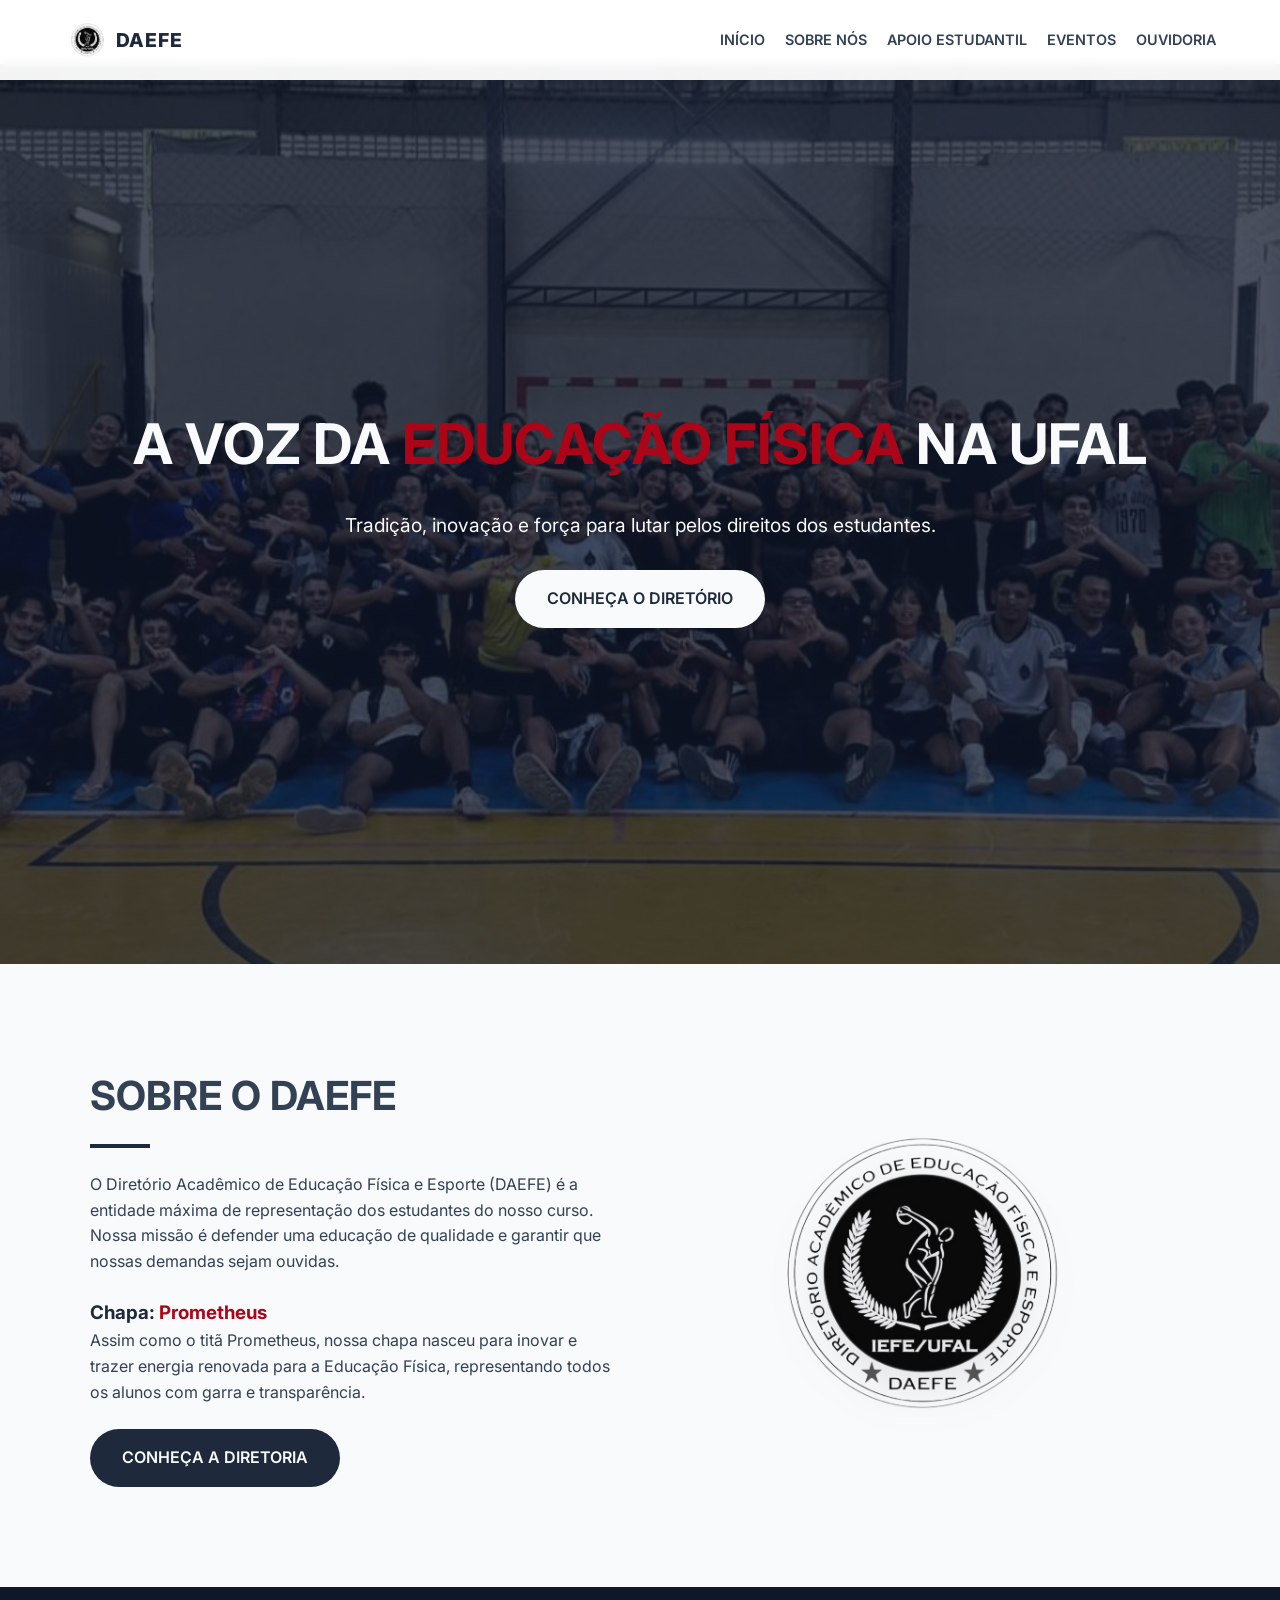
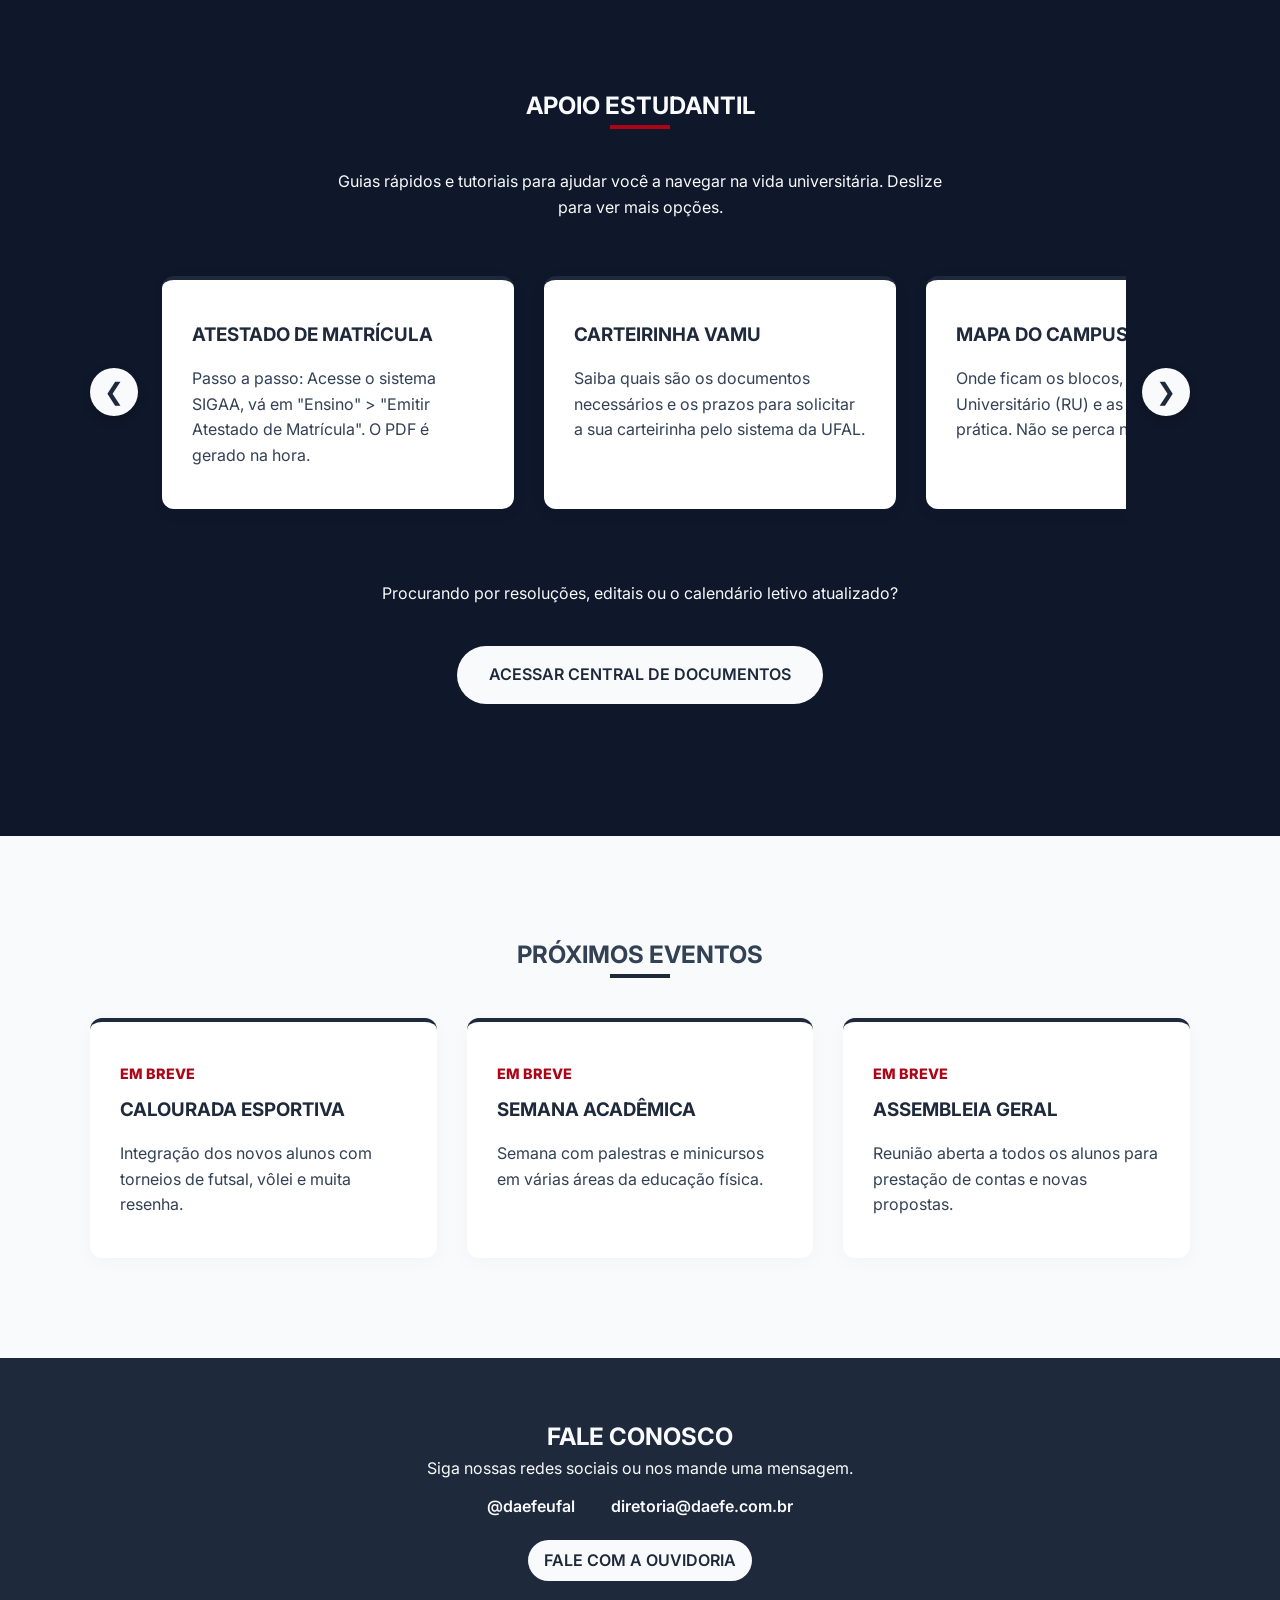
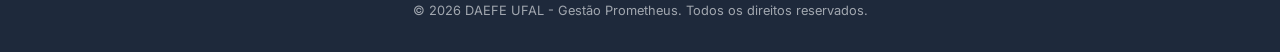
==== index.html @ e3f04bae "Publica todos os Arquivos do Site" ====
<!DOCTYPE html>
<html lang="pt-BR">

<head>
    <meta charset="UTF-8">
    <meta name="viewport" content="width=device-width, initial-scale=1.0">
    <title>DAEFE - UFAL | Diretório Acadêmico de Educação Física e Esporte</title>
    <link rel="icon" type="image/png" href="imgs/logo-daefe-favicon.PNG">
    <link href="https://fonts.googleapis.com/css2?family=Inter:wght@300;400;600;800&display=swap" rel="stylesheet">
    <link rel="stylesheet" href="css/style.css">
</head>

<body>

    <header class="navbar">
        <div class="logo-container">
            <a href="/" class="logo-link">
                <img src="imgs/logo-daefe.png" alt="Logo DAEFE" class="logo-nav">
                <span class="logo-text">DAEFE</span>
            </a>
        </div>
        <nav>
            <ul class="nav-links">
                <li><a href="/">INÍCIO</a></li>
                <li><a href="#sobre">SOBRE NÓS</a></li>
                <li><a href="#apoio">APOIO ESTUDANTIL</a></li>
                <li><a href="#eventos">EVENTOS</a></li>
                <li><a href="ouvidoria.html">OUVIDORIA</a></li>
            </ul>
        </nav>
    </header>

    <section id="home" class="hero">

        <div class="hero-slideshow">
            <img src="imgs/hero-1.jpeg" alt="Foto DAEFE 1" class="hero-slide active">
            <img src="imgs/hero-2.jpeg" alt="Foto DAEFE 2" class="hero-slide">
            <img src="imgs/hero-3.jpeg" alt="Foto DAEFE 3" class="hero-slide">
            <div class="hero-overlay"></div>
        </div>

        <div class="hero-content">
            <h1>A VOZ DA <span class="highlight-fire">EDUCAÇÃO FÍSICA</span> NA UFAL</h1>
            <p>Tradição, inovação e força para lutar pelos direitos dos estudantes.</p>
            <a href="#sobre" class="btn-secundary">CONHEÇA O DIRETÓRIO</a>
        </div>

    </section>

    <section id="sobre" class="section-light">
        <div class="container layout-grid">
            <div class="text-content">
                <h2>SOBRE O DAEFE</h2>
                <div class="divider"></div>
                <p>O Diretório Acadêmico de Educação Física e Esporte (DAEFE) é a entidade máxima de representação dos
                    estudantes do nosso curso. Nossa missão é defender uma educação de qualidade e garantir que nossas
                    demandas sejam ouvidas.</p>

                <h3 class="gestao-title">Chapa: <span class="highlight-fire">Prometheus</span></h3>
                <p class="gestao-description">Assim como o titã Prometheus, nossa chapa nasceu para inovar e trazer
                    energia renovada para a Educação Física, representando todos os alunos com garra e transparência.
                </p>

                <a href="gestao.html" class="btn-primary">CONHEÇA A DIRETORIA</a>
            </div>
            <div class="image-content">
                <img src="imgs/logo-daefe.png" alt="Selo Oficial DAEFE" class="img-destaque">
            </div>
        </div>
    </section>

    <section id="apoio" class="section-dark">
        <div class="container text-center">
            <h2>APOIO ESTUDANTIL</h2>
            <div class="divider-fire center"></div>
            <p class="section-subtitle">Guias rápidos e tutoriais para ajudar você a navegar na vida universitária.
                Deslize para ver mais opções.</p>

            <div class="carousel-wrapper">
                <button class="carousel-btn prev-btn" aria-label="Anterior">&#10094;</button>

                <div class="carousel-track" id="apoio-track">
                    <div class="card carousel-card">
                        <h3>ATESTADO DE MATRÍCULA</h3>
                        <p>Passo a passo: Acesse o sistema SIGAA, vá em "Ensino" > "Emitir Atestado de Matrícula". O PDF
                            é gerado na hora.</p>
                    </div>
                    <div class="card carousel-card">
                        <h3>CARTEIRINHA VAMU</h3>
                        <p>Saiba quais são os documentos necessários e os prazos para solicitar a sua carteirinha pelo
                            sistema da UFAL.</p>
                    </div>
                    <div class="card carousel-card">
                        <h3>MAPA DO CAMPUS</h3>
                        <p>Onde ficam os blocos, o Restaurante Universitário (RU) e as quadras de prática. Não se perca
                            no primeiro dia!</p>
                    </div>
                    <div class="card carousel-card">
                        <h3>RESTAURANTE UNIVERSITÁRIO</h3>
                        <p>Confira os horários de funcionamento do RU, como comprar fichas e onde ver o cardápio da
                            semana.</p>
                    </div>
                    <div class="card carousel-card">
                        <h3>HORAS COMPLEMENTARES</h3>
                        <p>Entenda como cadastrar certificados de cursos e palestras para contabilizar suas horas
                            obrigatórias.</p>
                    </div>
                </div>

                <button class="carousel-btn next-btn" aria-label="Próximo">&#10095;</button>
            </div>
            <div class="text-center" style="margin-top: 3.5rem; margin-bottom: 2rem;">
                <p class="section-subtitle">
                    Procurando por resoluções, editais ou o calendário letivo atualizado?
                </p>
                <a href="documentos.html" class="btn-secundary">ACESSAR CENTRAL DE DOCUMENTOS</a>
            </div>
        </div>
    </section>

    <section id="eventos" class="section-light">
        <div class="container text-center">
            <h2>PRÓXIMOS EVENTOS</h2>
            <div class="divider center"></div>

            <div class="cards-grid">
                <div class="card">
                    <div class="card-date">Em Breve</div>
                    <h3>CALOURADA ESPORTIVA</h3>
                    <p>Integração dos novos alunos com torneios de futsal, vôlei e muita resenha.</p>
                </div>
                <div class="card">
                    <div class="card-date">Em Breve</div>
                    <h3>SEMANA ACADÊMICA</h3>
                    <p>Semana com palestras e minicursos em várias áreas da educação física.</p>
                </div>
                <div class="card">
                    <div class="card-date">Em Breve</div>
                    <h3>ASSEMBLEIA GERAL</h3>
                    <p>Reunião aberta a todos os alunos para prestação de contas e novas propostas.</p>
                </div>
            </div>
        </div>
    </section>

    <footer id="contato" class="footer">
        <div class="container">
            <h2>FALE CONOSCO</h2>
            <p>Siga nossas redes sociais ou nos mande uma mensagem.</p>

            <div class="social-links">
                <a href="https://www.instagram.com/daefeufal/" target="_blank" rel="noopener noreferrer">@daefeufal</a>

                <a href="https://mail.google.com/mail/u/0/#inbox?compose=CllgCJZWzBXGhCjphTCGBrTHPCSdtFwJxRdKlzvKblJzBDpRlVbkSPrkkkRvTRSzFqqVVFmfknq"
                    target="_blank" rel="noopener noreferrer">diretoria@daefe.com.br</a>

            </div>

            <div>
                <a href="ouvidoria.html" class="btn-ouvidoria">FALE COM A OUVIDORIA</a>
            </div>


            <p class="copyright">&copy; 2026 DAEFE UFAL - Gestão Prometheus. Todos os direitos reservados.</p>
        </div>
    </footer>

    <script>
        document.addEventListener("DOMContentLoaded", function () {

            const slides = document.querySelectorAll('.hero-slide');
            let currentSlide = 0;

            if (slides.length > 0) {
                // A cada 3000 milissegundos (3 segundos), troca a foto
                setInterval(() => {
                    slides[currentSlide].classList.remove('active');
                    currentSlide = (currentSlide + 1) % slides.length;
                    slides[currentSlide].classList.add('active');
                }, 3000);
            }

            const track = document.getElementById('apoio-track');
            const prevBtn = document.querySelector('.prev-btn');
            const nextBtn = document.querySelector('.next-btn');
            const wrapper = document.querySelector('.carousel-wrapper');

            if (track && prevBtn && nextBtn && wrapper) {
                const scrollAmount = 330;

                const passarProximo = () => {
                    if (track.scrollLeft + track.clientWidth >= track.scrollWidth - 10) {
                        track.scrollTo({ left: 0, behavior: 'smooth' });
                    } else {
                        track.scrollBy({ left: scrollAmount, behavior: 'smooth' });
                    }
                };

                nextBtn.addEventListener('click', passarProximo);

                prevBtn.addEventListener('click', () => {
                    if (track.scrollLeft <= 10) {
                        track.scrollTo({ left: track.scrollWidth, behavior: 'smooth' });
                    } else {
                        track.scrollBy({ left: -scrollAmount, behavior: 'smooth' });
                    }
                });

                const isMobile = window.matchMedia("(max-width: 768px)").matches;

                if (isMobile) {
                    let autoPlayTimer;
                    const tempoDeEspera = 3000;

                    const ligarAutoPlay = () => {
                        autoPlayTimer = setInterval(passarProximo, tempoDeEspera);
                    };

                    const pausarAutoPlay = () => {
                        clearInterval(autoPlayTimer);
                    };

                    ligarAutoPlay();

                    wrapper.addEventListener('touchstart', pausarAutoPlay, { passive: true });
                    wrapper.addEventListener('touchend', ligarAutoPlay, { passive: true });
                }
            }
        });
    </script>

</body>

</html>
---- css/style.css ----
/* ==========================================================================
   ÍNDICE DO CSS
   1. Variáveis e Reset (Configurações Gerais)
   2. Classes Utilitárias (Botões, containers, divisores, margens)
   3. Cabeçalho (Navbar)
   4. PÁGINA INICIAL (index.html)
      4.1. Seção Início (Hero)
      4.2. Seção Sobre Nós
      4.3. Seção Apoio Estudantil (Carrossel)
      4.4. Seção Eventos (Cards)
   5. PÁGINA DA GESTÃO (gestao.html)
   6. Rodapé (Footer)
   7. Responsividade (Celulares e Tablets)
   ========================================================================== */

/* ==========================================================================
   1. VARIÁVEIS E RESET
   ========================================================================== */
* {
    margin: 0;
    padding: 0;
    box-sizing: border-box;
    scroll-behavior: smooth;
}

:root {
    --bg-light: #F8FAFC;
    --bg-dark: #0F172A;
    --text-main: #334155;
    --text-light: #F8FAFC;
    --accent-blue: #1E293B;

    /* Cores da Paleta da Gestão Prometheus */
    --accent-fire: #ac0517;
    /* Morangão (Usado no tema geral) */
    --chapa-orange: #f46524;
    /* Laranja Madura */
    --chapa-dark: #2d5738;
    /* Verde Mato */
    --chapa-light: #a5d360;
    /* Amarelo Esverdeado */
}

body {
    font-family: 'Inter', sans-serif;
    color: var(--text-main);
    background-color: var(--bg-light);
    line-height: 1.6;
}

/* ==========================================================================
   2. CLASSES UTILITÁRIAS GLOBAIS (Reaproveitadas em várias páginas)
   ========================================================================== */
.container {
    max-width: 68.75rem;
    margin: 0 auto;
}

.section-light,
.section-dark {
    padding: 6.25rem 5%;
}

.section-dark {
    background-color: var(--bg-dark);
    color: var(--text-light);
}

.layout-grid {
    display: grid;
    grid-template-columns: 1fr 1fr;
    gap: 3rem;
    align-items: center;
}

.text-content h2 {
    font-size: clamp(1.8rem, 4vw, 2.5rem);
    margin-bottom: 1rem;
}

.text-center {
    text-align: center;
}

.text-light {
    color: var(--text-light) !important;
}

.img-destaque {
    width: 100%;
    max-width: 25rem;
    display: block;
    margin: 0 auto;
    filter: drop-shadow(0 0.625rem 1rem rgba(0, 0, 0, 0.1));
}

/* --- Botões --- */
.btn-primary {
    display: inline-block;
    padding: 1rem 2rem;
    background-color: var(--accent-blue);
    color: var(--text-light);
    text-decoration: none;
    font-weight: 600;
    border-radius: 2rem;
    transition: background 0.3s, transform 0.2s;
}

.btn-primary:hover {
    background-color: var(--accent-fire);
    transform: translateY(-0.2rem);
}

.btn-secundary {
    display: inline-block;
    padding: 1rem 2rem;
    background-color: var(--bg-light);
    color: var(--accent-blue);
    text-decoration: none;
    font-weight: 600;
    border-radius: 2rem;
    transition: background 0.3s, transform 0.2s;
}

.btn-secundary:hover {
    background-color: var(--accent-fire);
    transform: translateY(-0.2rem);
    color: var(--bg-light);
}

.btn-ouvidoria {
    display: inline-block;
    padding: 0.5rem 1rem;
    background-color: var(--bg-light);
    color: var(--accent-blue);
    text-decoration: none;
    font-weight: 600;
    border-radius: 2rem;
    transition: background 0.3s, transform 0.2s;
    margin-bottom: 1.25rem;
}

.btn-ouvidoria:hover {
    background-color: var(--accent-fire);
    transform: translateY(-0.2rem);
    color: var(--bg-light);
}

/* --- Divisores --- */
.divider {
    height: 0.25rem;
    width: 3.75rem;
    background-color: var(--accent-blue);
    margin-bottom: 1.5rem;
}

.divider.center,
.divider-fire.center,
.divider-white.center {
    margin: 0 auto 2.5rem auto;
}

.divider-fire {
    height: 0.25rem;
    width: 3.75rem;
    background-color: var(--accent-fire);
    margin-bottom: 1.5rem;
}

.divider-white {
    height: 0.25rem;
    width: 3.75rem;
    background-color: var(--text-light);
    margin-bottom: 1.5rem;
}

.highlight-fire {
    color: var(--accent-fire);
}

/* --- Espaçamentos Extras (Margens e Paddings) --- */
.section-py-sm {
    padding-top: 2rem;
    padding-bottom: 2rem;
}

.section-py-md {
    padding-top: 4rem;
    padding-bottom: 4rem;
}

.mb-large {
    margin-bottom: 4rem;
}

.mt-0 {
    margin-top: 0;
}

/* ==========================================================================
   3. CABEÇALHO (Navbar)
   ========================================================================== */
.navbar {
    display: flex;
    justify-content: space-between;
    align-items: center;
    padding: 1rem 5%;
    background-color: rgba(255, 255, 255, 0.95);
    backdrop-filter: blur(5px);
    position: fixed;
    width: 100%;
    top: 0;
    z-index: 1000;
    box-shadow: 0 0.125rem 0.625rem rgba(0, 0, 0, 0.05);
}

.logo-container {
    display: flex;
    align-items: center;
    gap: 0.2rem;
}

.logo-link {
    display: flex;
    align-items: center;
    gap: 0.2rem;
    text-decoration: none;
}

.logo-nav {
    height: 3.0rem;
    width: auto;
}

.logo-text {
    font-weight: 800;
    font-size: 1.2rem;
    color: var(--accent-blue);
    letter-spacing: 0.05rem;
}

.nav-links {
    list-style: none;
    display: flex;
    gap: 1.25rem;
}

.nav-links a {
    text-decoration: none;
    color: var(--text-main);
    font-weight: 600;
    font-size: 0.9rem;
    transition: color 0.3s;
}

.nav-links a:hover {
    color: var(--accent-fire);
}



/* ==========================================================================
   4. PÁGINA INICIAL (index.html)
   ========================================================================== */

/* --- 4.1. Seção Início (Hero) --- */

.hero {
    height: 100vh;
    display: flex;
    align-items: center;
    justify-content: center;
    text-align: center;
    padding: 0 1.25rem;
    margin-top: 4rem;
    position: relative;
    overflow: hidden;
    /* Não deixa a foto vazar do bloco */
}

/* Container que segura as fotos no fundo */
.hero-slideshow {
    position: absolute;
    top: 0;
    left: 0;
    width: 100%;
    height: 100%;
    z-index: 1;
}

/* Estilo de cada foto (elas preenchem a tela e começam invisíveis) */
.hero-slide {
    position: absolute;
    top: 0;
    left: 0;
    width: 100%;
    height: 100%;
    object-fit: cover;
    opacity: 0;
    transition: opacity 1.5s ease-in-out;
    /* Efeito suave de transição */
}

/* A foto que estiver com a classe 'active' aparece */
.hero-slide.active {
    opacity: 1;
}

/* Película escura por cima das fotos para o texto não sumir */
.hero-overlay {
    position: absolute;
    top: 0;
    left: 0;
    width: 100%;
    height: 100%;
    background: rgba(15, 23, 42, 0.75);
    /* Cor escura semi-transparente */
    z-index: 2;
}

/* Traz o texto para a frente de tudo */
.hero-content {
    position: relative;
    z-index: 3;
}

.hero-content h1 {
    font-size: clamp(2rem, 5vw, 3.5rem);
    color: var(--text-light);
    /* Agora o título principal é claro */
    margin-bottom: 1.25rem;
}

/* O vermelho do título continua aqui */
.hero-content h1 span {
    color: var(--accent-fire);
}

.hero-content p {
    font-size: 1.2rem;
    color: var(--text-light);
    /* O subtítulo agora é claro */
    max-width: 37.5rem;
    margin: 0 auto 1.875rem auto;
}

/* --- 4.2. Seção Sobre Nós --- */
.gestao-title {
    margin-top: 1.5rem;
    color: var(--accent-blue);
}

.gestao-description {
    margin-bottom: 1.5rem;
}

/* --- 4.3. Seção Apoio Estudantil (Carrossel) --- */
.section-subtitle {
    margin-bottom: 2.5rem;
    max-width: 40rem;
    margin-left: auto;
    margin-right: auto;
}

.carousel-wrapper {
    display: flex;
    align-items: center;
    position: relative;
    gap: 1rem;
    max-width: 100%;
    margin: 0 auto;
}

.carousel-track {
    display: flex;
    gap: 1.875rem;
    overflow-x: auto;
    scroll-snap-type: x mandatory;
    scroll-behavior: smooth;
    padding: 1rem 0.5rem;
    scrollbar-width: none;
    -ms-overflow-style: none;
}

.carousel-track::-webkit-scrollbar {
    display: none;
}

.carousel-card {
    min-width: 18.75rem;
    max-width: 22rem;
    flex: 0 0 auto;
    scroll-snap-align: center;
    color: var(--text-main);
}

.carousel-card h3 {
    color: var(--accent-fire);
}

.carousel-btn {
    background-color: var(--text-light);
    color: var(--accent-blue);
    border: none;
    border-radius: 50%;
    width: 3rem;
    height: 3rem;
    font-size: 1.5rem;
    cursor: pointer;
    display: flex;
    align-items: center;
    justify-content: center;
    transition: background 0.3s, transform 0.2s, color 0.3s;
    flex-shrink: 0;
    z-index: 2;
    box-shadow: 0 0.25rem 0.625rem rgba(0, 0, 0, 0.2);
}

.carousel-btn:hover {
    background-color: var(--accent-fire);
    color: var(--text-light);
    transform: scale(1.1);
}

/* --- 4.4. Seção Eventos (Cards) --- */
.cards-grid {
    display: grid;
    grid-template-columns: repeat(auto-fit, minmax(18.75rem, 1fr));
    gap: 1.875rem;
}

.card {
    background: #fff;
    color: var(--text-main);
    padding: 2.5rem 1.875rem;
    border-radius: 0.75rem;
    box-shadow: 0 0.25rem 1.25rem rgba(0, 0, 0, 0.03);
    transition: transform 0.3s;
    text-align: left;
    border-top: 0.25rem solid var(--accent-blue);
}

.card:hover {
    transform: translateY(-0.3rem);
    border-top-color: var(--accent-fire);
}

.card-date {
    font-weight: 800;
    color: var(--accent-fire);
    font-size: 0.9rem;
    text-transform: uppercase;
    margin-bottom: 0.625rem;
}

.card h3 {
    margin-bottom: 1rem;
    color: var(--accent-blue);
}

/* ==========================================================================
   5. PÁGINA DA GESTÃO (gestao.html)
   ========================================================================== */
.hero-gestao {
    height: auto;
    padding: 8rem 1.25rem 4rem 1.25rem;
}

/* --- Correção da cor do título e do texto na página Gestão --- */
.hero-gestao h1 {
    color: var(--accent-blue);
    /* Deixa o título azul escuro */
}

.hero-gestao p {
    color: var(--text-main);
    /* Deixa o parágrafo cinza escuro (padrão de leitura) */
}

.dept-title {
    font-size: 2rem;
    color: var(--accent-blue);
    margin-bottom: 0.5rem;
}

.profile-card {
    text-align: center;
    display: flex;
    flex-direction: column;
    align-items: center;
}

.profile-img {
    width: 7.5rem;
    height: 7.5rem;
    border-radius: 50%;
    object-fit: cover;
    margin-bottom: 1rem;
    border: 0.25rem solid var(--bg-light);
    box-shadow: 0 0.25rem 0.625rem rgba(0, 0, 0, 0.1);
}

.role-badge {
    display: inline-block;
    padding: 0.25rem 1rem;
    border-radius: 1rem;
    font-size: 0.8rem;
    font-weight: 800;
    text-transform: uppercase;
    margin-bottom: 1rem;
}

/* Cores das etiquetas por departamento */
.badge-red {
    background-color: var(--accent-fire);
    color: var(--text-light);
}

.badge-orange {
    background-color: var(--chapa-orange);
    color: var(--text-light);
}

.badge-dark {
    background-color: var(--chapa-dark);
    color: var(--text-light);
}

.badge-light {
    background-color: var(--chapa-light);
    color: var(--text-main);
}

.course-info {
    font-size: 0.85rem;
    color: #64748B;
    margin-bottom: 1rem;
    padding-bottom: 1rem;
    border-bottom: 1px solid #E2E8F0;
    width: 100%;
}

.role-desc {
    font-size: 0.95rem;
}

.team-list {
    list-style: none;
    margin-top: 1.25rem;
}

.team-list li {
    margin-bottom: 0.625rem;
    padding-bottom: 0.625rem;
    border-bottom: 1px solid rgba(255, 255, 255, 0.1);
}

/* --- Bloco de Propostas --- */
.proposals-container {
    margin-top: 2.5rem;
    margin-left: auto;
    margin-right: auto;
    padding: 2rem;
    border-radius: 0.75rem;
    text-align: left;
    max-width: 50rem;
    /* Adicionando a transição suave para as animações */
    transition: transform 0.3s, box-shadow 0.3s, border-color 0.3s;
}

/* Animação: Faz o box flutuar e aumenta a sombra ao passar o mouse */
.proposals-container:hover {
    transform: translateY(-0.3rem);
    box-shadow: 0 0.5rem 1.5rem rgba(0, 0, 0, 0.08);
}

/* Variante para Seção Clara */
.section-light .proposals-container {
    background-color: #ffffff;
    border-left: 5px solid var(--accent-blue);
    box-shadow: 0 0.25rem 1.25rem rgba(0, 0, 0, 0.05);
}

/* Animação: Muda a borda azul para vermelha no hover (Seção Clara) */
.section-light .proposals-container:hover {
    border-left-color: var(--accent-fire);
}

/* Variante para Seção Escura */
.section-dark .proposals-container {
    background-color: rgba(255, 255, 255, 0.05);
    border-left: 5px solid var(--accent-fire);
}

.proposals-title {
    font-size: 1.1rem;
    font-weight: 800;
    text-transform: uppercase;
    margin-bottom: 1rem;
    letter-spacing: 0.05rem;
}

.section-light .proposals-title {
    color: var(--accent-blue);
}

.section-dark .proposals-title {
    color: var(--accent-fire);
}

.proposals-list {
    font-size: 0.95rem;
}

/* Estilo para a logo da chapa na página Gestão */
.logo-hero {
    width: 100%;
    max-width: 180px;
    /* Tamanho ideal para não esconder o texto */
    height: auto;
    margin-bottom: 1.5rem;
    /* Espaço entre a logo e o título "GESTÃO PROMETHEUS" */
    filter: drop-shadow(0 0.5rem 1rem rgba(0, 0, 0, 0.15));
    /* Sombra suave para dar profundidade */
    display: block;
    margin-left: auto;
    margin-right: auto;
}

/* Ajuste para telas pequenas (celular) */
@media (max-width: 48em) {
    .logo-hero {
        max-width: 140px;
        /* Diminui um pouco a logo no celular */
        margin-bottom: 1rem;
    }
}

/* ==========================================================================
   6. RODAPÉ (Footer)
   ========================================================================== */
.footer {
    background-color: var(--accent-blue);
    color: var(--text-light);
    text-align: center;
    padding: 3.75rem 5% 1.875rem 5%;
}

.social-links {
    margin: 0.75rem 0 1.25rem 0;
}

.social-links a {
    color: var(--text-light);
    text-decoration: none;
    margin: 0 1rem;
    font-weight: 600;
    border-bottom: 2px solid transparent;
    transition: border-color 0.3s;
}

.social-links a:hover {
    border-color: var(--accent-fire);
}

.copyright {
    font-size: 0.8rem;
    opacity: 0.6;
}

/* --- Novas Classes Utilitárias --- */
.pt-large {
    padding-top: 8rem;
    padding-bottom: 4rem;
}

.text-constrained {
    max-width: 37.5rem;
    /* Equivalente a 600px */
    margin: 0 auto;
}

.mb-medium {
    margin-bottom: 1.5rem;
}

.iframe-responsive {
    max-width: 40rem;
    /* Equivalente a 640px */
    width: 100%;
}

/* ==========================================================================
   7. RESPONSIVIDADE (Celulares e Tablets)
   ========================================================================== */
@media (max-width: 48em) {
    .carousel-btn {
        display: none;
    }

    .carousel-card {
        scroll-snap-align: start;
    }

    .layout-grid {
        grid-template-columns: 1fr;
        text-align: center;
    }

    .layout-grid.reverse .image-content {
        order: -1;
    }

    .divider,
    .divider-fire {
        margin: 0 auto 1.5rem auto;
    }

    .nav-links {
        display: none;
    }
}
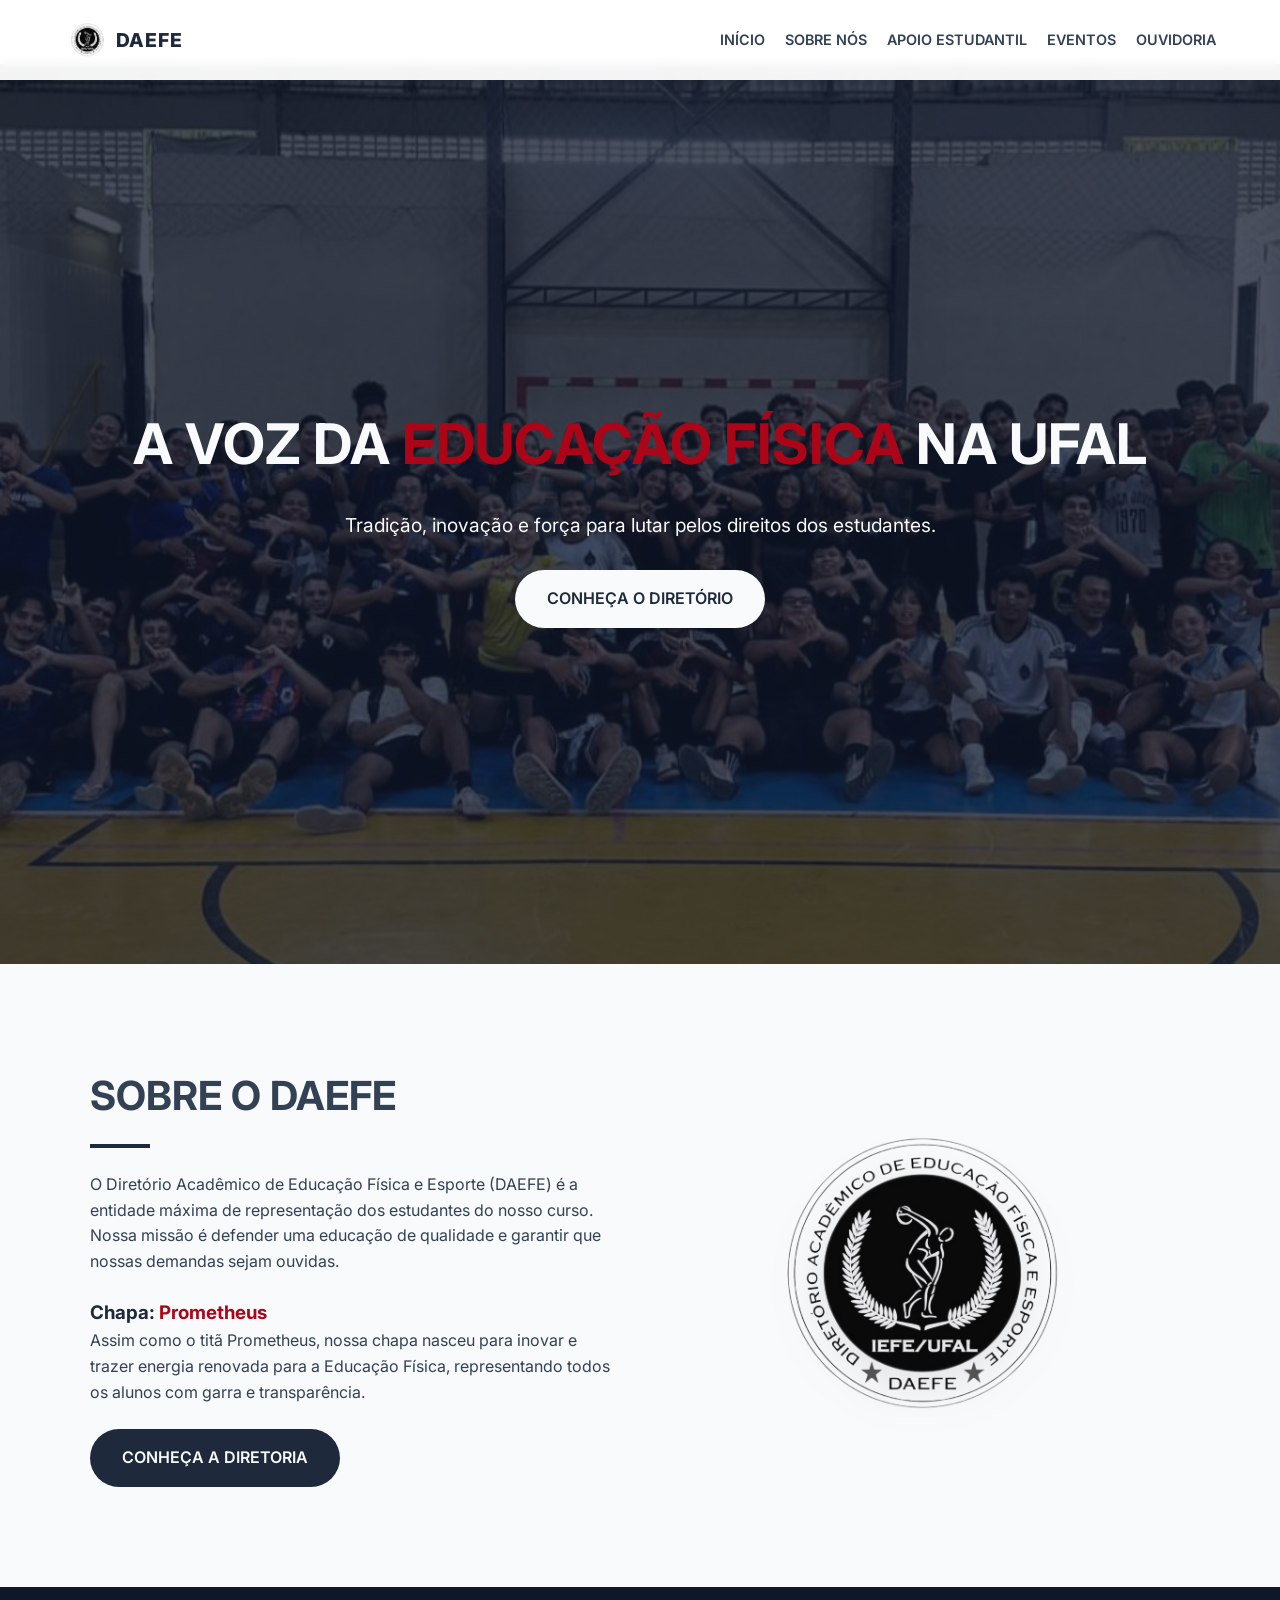
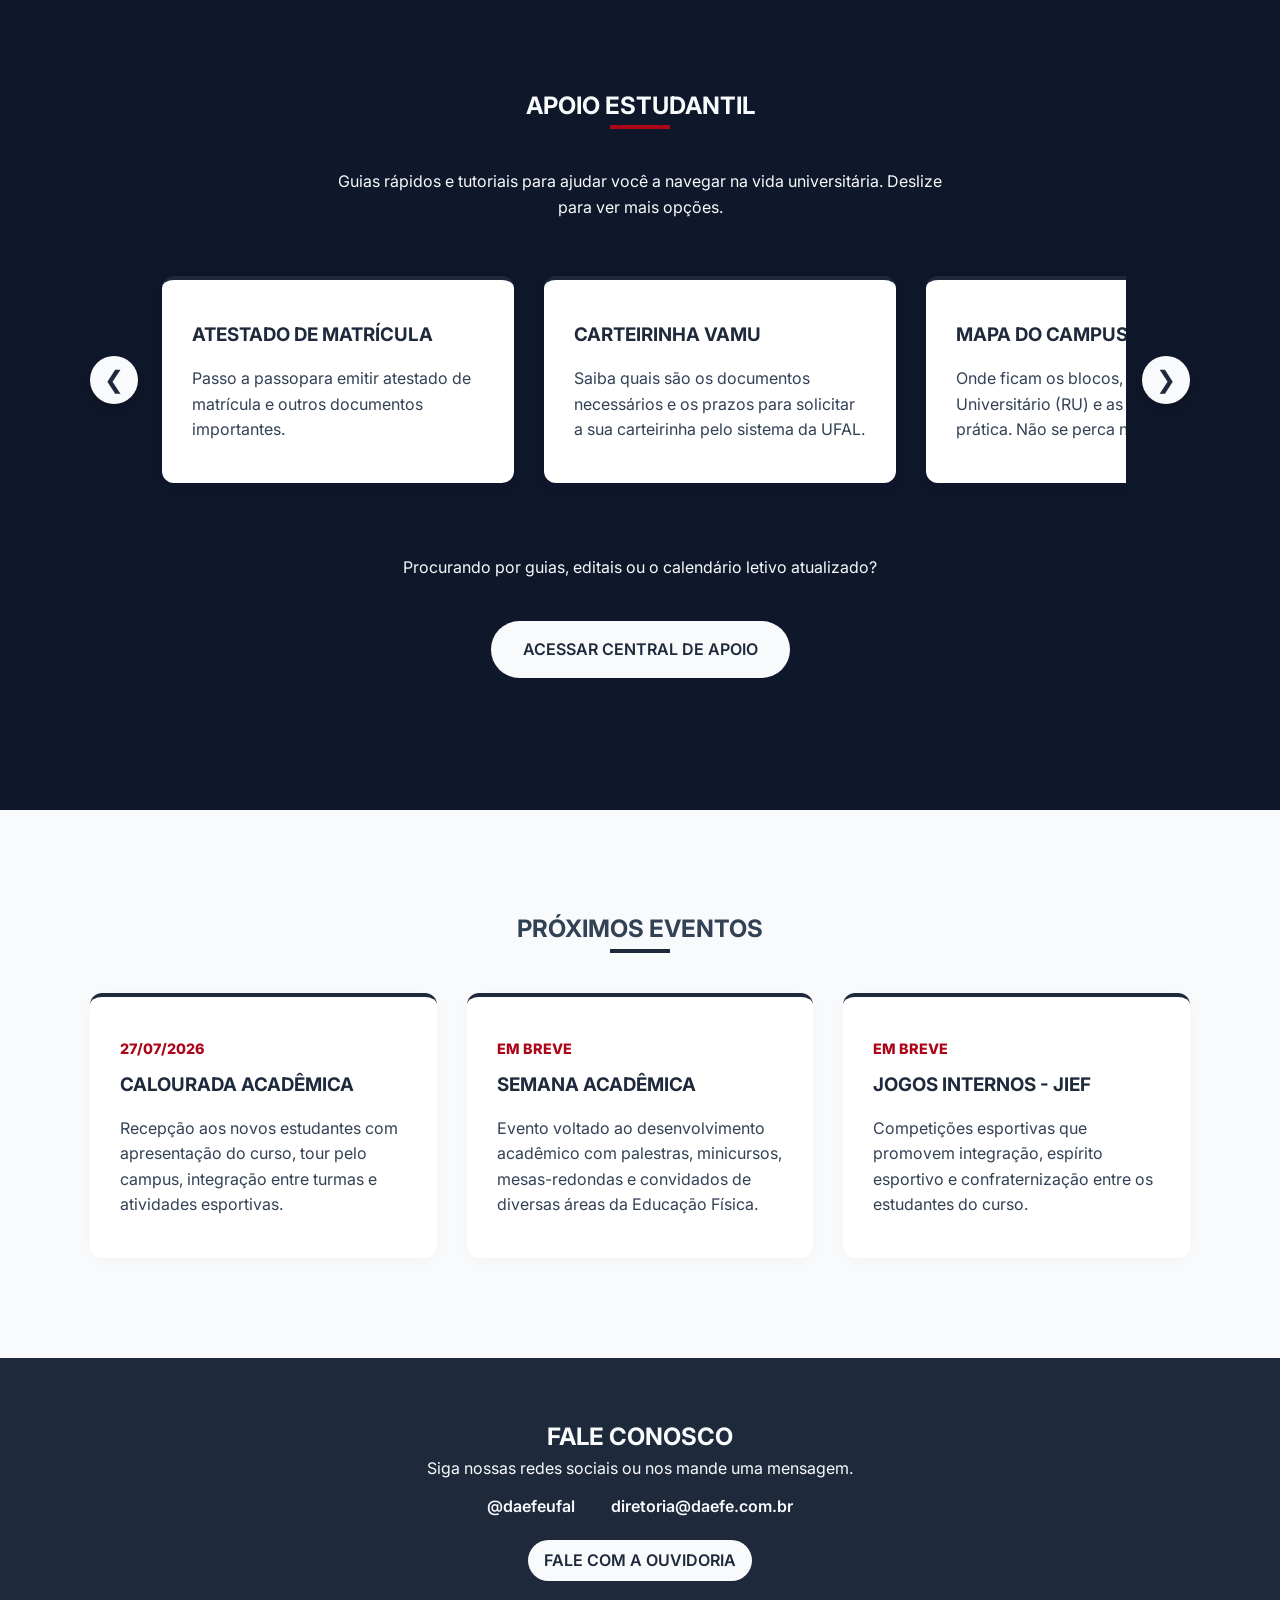
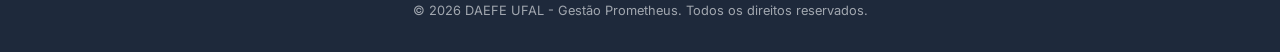
==== commit 9a937ea3: "refactor: reorganiza estrutura de pastas e remove CSS/JS inline - Move imagens de imgs/ para assets/" ====
--- a/index.html
+++ b/index.html
@@ -5,9 +5,9 @@
     <meta charset="UTF-8">
     <meta name="viewport" content="width=device-width, initial-scale=1.0">
     <title>DAEFE - UFAL | Diretório Acadêmico de Educação Física e Esporte</title>
-    <link rel="icon" type="image/png" href="imgs/logo-daefe-favicon.PNG">
+    <link rel="icon" type="image/png" href="assets/img/logos/logo-daefe-favicon.png">
     <link href="https://fonts.googleapis.com/css2?family=Inter:wght@300;400;600;800&display=swap" rel="stylesheet">
-    <link rel="stylesheet" href="css/style.css">
+    <link rel="stylesheet" href="assets/css/style.css">
 </head>
 
 <body>
@@ -15,7 +15,7 @@
     <header class="navbar">
         <div class="logo-container">
             <a href="/" class="logo-link">
-                <img src="imgs/logo-daefe.png" alt="Logo DAEFE" class="logo-nav">
+                <img src="assets/img/logos/logo-daefe.png" alt="Logo DAEFE" class="logo-nav">
                 <span class="logo-text">DAEFE</span>
             </a>
         </div>
@@ -33,9 +33,9 @@
     <section id="home" class="hero">
 
         <div class="hero-slideshow">
-            <img src="imgs/hero-1.jpeg" alt="Foto DAEFE 1" class="hero-slide active">
-            <img src="imgs/hero-2.jpeg" alt="Foto DAEFE 2" class="hero-slide">
-            <img src="imgs/hero-3.jpeg" alt="Foto DAEFE 3" class="hero-slide">
+            <img src="assets/img/hero/hero-1.jpeg" alt="Foto DAEFE 1" class="hero-slide active">
+            <img src="assets/img/hero/hero-2.jpeg" alt="Foto DAEFE 2" class="hero-slide">
+            <img src="assets/img/hero/hero-3.jpeg" alt="Foto DAEFE 3" class="hero-slide">
             <div class="hero-overlay"></div>
         </div>
 
@@ -64,7 +64,7 @@
                 <a href="gestao.html" class="btn-primary">CONHEÇA A DIRETORIA</a>
             </div>
             <div class="image-content">
-                <img src="imgs/logo-daefe.png" alt="Selo Oficial DAEFE" class="img-destaque">
+                <img src="assets/img/logos/logo-daefe.png" alt="Selo Oficial DAEFE" class="img-destaque">
             </div>
         </div>
     </section>
@@ -82,8 +82,7 @@
                 <div class="carousel-track" id="apoio-track">
                     <div class="card carousel-card">
                         <h3>ATESTADO DE MATRÍCULA</h3>
-                        <p>Passo a passo: Acesse o sistema SIGAA, vá em "Ensino" > "Emitir Atestado de Matrícula". O PDF
-                            é gerado na hora.</p>
+                        <p>Passo a passopara emitir atestado de matrícula e outros documentos importantes.</p>
                     </div>
                     <div class="card carousel-card">
                         <h3>CARTEIRINHA VAMU</h3>
@@ -109,11 +108,11 @@
 
                 <button class="carousel-btn next-btn" aria-label="Próximo">&#10095;</button>
             </div>
-            <div class="text-center" style="margin-top: 3.5rem; margin-bottom: 2rem;">
+            <div class="text-center mt-xlarge-mb-medium">
                 <p class="section-subtitle">
-                    Procurando por resoluções, editais ou o calendário letivo atualizado?
+                    Procurando por guias, editais ou o calendário letivo atualizado?
                 </p>
-                <a href="documentos.html" class="btn-secundary">ACESSAR CENTRAL DE DOCUMENTOS</a>
+                <a href="guias.html" class="btn-secundary">ACESSAR CENTRAL DE APOIO</a>
             </div>
         </div>
     </section>
@@ -125,19 +124,22 @@
 
             <div class="cards-grid">
                 <div class="card">
-                    <div class="card-date">Em Breve</div>
-                    <h3>CALOURADA ESPORTIVA</h3>
-                    <p>Integração dos novos alunos com torneios de futsal, vôlei e muita resenha.</p>
+                    <div class="card-date">27/07/2026</div>
+                    <h3>CALOURADA ACADÊMICA</h3>
+                    <p>Recepção aos novos estudantes com apresentação do curso, tour pelo campus, integração entre
+                        turmas e atividades esportivas.</p>
                 </div>
                 <div class="card">
                     <div class="card-date">Em Breve</div>
                     <h3>SEMANA ACADÊMICA</h3>
-                    <p>Semana com palestras e minicursos em várias áreas da educação física.</p>
+                    <p>Evento voltado ao desenvolvimento acadêmico com palestras, minicursos, mesas-redondas e
+                        convidados de diversas áreas da Educação Física.</p>
                 </div>
                 <div class="card">
                     <div class="card-date">Em Breve</div>
-                    <h3>ASSEMBLEIA GERAL</h3>
-                    <p>Reunião aberta a todos os alunos para prestação de contas e novas propostas.</p>
+                    <h3>JOGOS INTERNOS - JIEF</h3>
+                    <p>Competições esportivas que promovem integração, espírito esportivo e confraternização entre os
+                        estudantes do curso.</p>
                 </div>
             </div>
         </div>
@@ -165,69 +167,7 @@
         </div>
     </footer>
 
-    <script>
-        document.addEventListener("DOMContentLoaded", function () {
-
-            const slides = document.querySelectorAll('.hero-slide');
-            let currentSlide = 0;
-
-            if (slides.length > 0) {
-                // A cada 3000 milissegundos (3 segundos), troca a foto
-                setInterval(() => {
-                    slides[currentSlide].classList.remove('active');
-                    currentSlide = (currentSlide + 1) % slides.length;
-                    slides[currentSlide].classList.add('active');
-                }, 3000);
-            }
-
-            const track = document.getElementById('apoio-track');
-            const prevBtn = document.querySelector('.prev-btn');
-            const nextBtn = document.querySelector('.next-btn');
-            const wrapper = document.querySelector('.carousel-wrapper');
-
-            if (track && prevBtn && nextBtn && wrapper) {
-                const scrollAmount = 330;
-
-                const passarProximo = () => {
-                    if (track.scrollLeft + track.clientWidth >= track.scrollWidth - 10) {
-                        track.scrollTo({ left: 0, behavior: 'smooth' });
-                    } else {
-                        track.scrollBy({ left: scrollAmount, behavior: 'smooth' });
-                    }
-                };
-
-                nextBtn.addEventListener('click', passarProximo);
-
-                prevBtn.addEventListener('click', () => {
-                    if (track.scrollLeft <= 10) {
-                        track.scrollTo({ left: track.scrollWidth, behavior: 'smooth' });
-                    } else {
-                        track.scrollBy({ left: -scrollAmount, behavior: 'smooth' });
-                    }
-                });
-
-                const isMobile = window.matchMedia("(max-width: 768px)").matches;
-
-                if (isMobile) {
-                    let autoPlayTimer;
-                    const tempoDeEspera = 3000;
-
-                    const ligarAutoPlay = () => {
-                        autoPlayTimer = setInterval(passarProximo, tempoDeEspera);
-                    };
-
-                    const pausarAutoPlay = () => {
-                        clearInterval(autoPlayTimer);
-                    };
-
-                    ligarAutoPlay();
-
-                    wrapper.addEventListener('touchstart', pausarAutoPlay, { passive: true });
-                    wrapper.addEventListener('touchend', ligarAutoPlay, { passive: true });
-                }
-            }
-        });
-    </script>
+    <script src="assets/js/main.js"></script>
 
 </body>
 
--- a/assets/css/style.css
+++ b/assets/css/style.css
@@ -0,0 +1,736 @@
+/* ==========================================================================
+   ÍNDICE DO CSS
+   1. Variáveis e Reset (Configurações Gerais)
+   2. Classes Utilitárias (Botões, containers, divisores, margens)
+   3. Cabeçalho (Navbar)
+   4. PÁGINA INICIAL (index.html)
+      4.1. Seção Início (Hero)
+      4.2. Seção Sobre Nós
+      4.3. Seção Apoio Estudantil (Carrossel)
+      4.4. Seção Eventos (Cards)
+   5. PÁGINA DA GESTÃO (gestao.html)
+   6. Rodapé (Footer)
+   7. Responsividade (Celulares e Tablets)
+   ========================================================================== */
+
+/* ==========================================================================
+   1. VARIÁVEIS E RESET
+   ========================================================================== */
+* {
+    margin: 0;
+    padding: 0;
+    box-sizing: border-box;
+    scroll-behavior: smooth;
+}
+
+:root {
+    --bg-light: #F8FAFC;
+    --bg-dark: #0F172A;
+    --text-main: #334155;
+    --text-light: #F8FAFC;
+    --accent-blue: #1E293B;
+
+    /* Cores da Paleta da Gestão Prometheus */
+    --accent-fire: #ac0517;
+    /* Morangão (Usado no tema geral) */
+    --chapa-orange: #f46524;
+    /* Laranja Madura */
+    --chapa-dark: #2d5738;
+    /* Verde Mato */
+    --chapa-light: #a5d360;
+    /* Amarelo Esverdeado */
+}
+
+body {
+    font-family: 'Inter', sans-serif;
+    color: var(--text-main);
+    background-color: var(--bg-light);
+    line-height: 1.6;
+}
+
+/* ==========================================================================
+   2. CLASSES UTILITÁRIAS GLOBAIS (Reaproveitadas em várias páginas)
+   ========================================================================== */
+.container {
+    max-width: 68.75rem;
+    margin: 0 auto;
+}
+
+.section-light,
+.section-dark {
+    padding: 6.25rem 5%;
+}
+
+.section-dark {
+    background-color: var(--bg-dark);
+    color: var(--text-light);
+}
+
+.layout-grid {
+    display: grid;
+    grid-template-columns: 1fr 1fr;
+    gap: 3rem;
+    align-items: center;
+}
+
+.text-content h2 {
+    font-size: clamp(1.8rem, 4vw, 2.5rem);
+    margin-bottom: 1rem;
+}
+
+.text-center {
+    text-align: center;
+}
+
+.text-light {
+    color: var(--text-light) !important;
+}
+
+.img-destaque {
+    width: 100%;
+    max-width: 25rem;
+    display: block;
+    margin: 0 auto;
+    filter: drop-shadow(0 0.625rem 1rem rgba(0, 0, 0, 0.1));
+}
+
+/* --- Botões --- */
+.btn-primary {
+    display: inline-block;
+    padding: 1rem 2rem;
+    background-color: var(--accent-blue);
+    color: var(--text-light);
+    text-decoration: none;
+    font-weight: 600;
+    border-radius: 2rem;
+    transition: background 0.3s, transform 0.2s;
+}
+
+.btn-primary:hover {
+    background-color: var(--accent-fire);
+    transform: translateY(-0.2rem);
+}
+
+.btn-secundary {
+    display: inline-block;
+    padding: 1rem 2rem;
+    background-color: var(--bg-light);
+    color: var(--accent-blue);
+    text-decoration: none;
+    font-weight: 600;
+    border-radius: 2rem;
+    transition: background 0.3s, transform 0.2s;
+}
+
+.btn-secundary:hover {
+    background-color: var(--accent-fire);
+    transform: translateY(-0.2rem);
+    color: var(--bg-light);
+}
+
+.btn-ouvidoria {
+    display: inline-block;
+    padding: 0.5rem 1rem;
+    background-color: var(--bg-light);
+    color: var(--accent-blue);
+    text-decoration: none;
+    font-weight: 600;
+    border-radius: 2rem;
+    transition: background 0.3s, transform 0.2s;
+    margin-bottom: 1.25rem;
+}
+
+.btn-ouvidoria:hover {
+    background-color: var(--accent-fire);
+    transform: translateY(-0.2rem);
+    color: var(--bg-light);
+}
+
+/* --- Divisores --- */
+.divider {
+    height: 0.25rem;
+    width: 3.75rem;
+    background-color: var(--accent-blue);
+    margin-bottom: 1.5rem;
+}
+
+.divider.center,
+.divider-fire.center,
+.divider-white.center {
+    margin: 0 auto 2.5rem auto;
+}
+
+.divider-fire {
+    height: 0.25rem;
+    width: 3.75rem;
+    background-color: var(--accent-fire);
+    margin-bottom: 1.5rem;
+}
+
+.divider-white {
+    height: 0.25rem;
+    width: 3.75rem;
+    background-color: var(--text-light);
+    margin-bottom: 1.5rem;
+}
+
+.highlight-fire {
+    color: var(--accent-fire);
+}
+
+/* --- Espaçamentos Extras (Margens e Paddings) --- */
+.section-py-sm {
+    padding-top: 2rem;
+    padding-bottom: 2rem;
+}
+
+.section-py-md {
+    padding-top: 4rem;
+    padding-bottom: 4rem;
+}
+
+.mb-large {
+    margin-bottom: 4rem;
+}
+
+.mt-0 {
+    margin-top: 0;
+}
+
+/* ==========================================================================
+   3. CABEÇALHO (Navbar)
+   ========================================================================== */
+.navbar {
+    display: flex;
+    justify-content: space-between;
+    align-items: center;
+    padding: 1rem 5%;
+    background-color: rgba(255, 255, 255, 0.95);
+    backdrop-filter: blur(5px);
+    position: fixed;
+    width: 100%;
+    top: 0;
+    z-index: 1000;
+    box-shadow: 0 0.125rem 0.625rem rgba(0, 0, 0, 0.05);
+}
+
+.logo-container {
+    display: flex;
+    align-items: center;
+    gap: 0.2rem;
+}
+
+.logo-link {
+    display: flex;
+    align-items: center;
+    gap: 0.2rem;
+    text-decoration: none;
+}
+
+.logo-nav {
+    height: 3.0rem;
+    width: auto;
+}
+
+.logo-text {
+    font-weight: 800;
+    font-size: 1.2rem;
+    color: var(--accent-blue);
+    letter-spacing: 0.05rem;
+}
+
+.nav-links {
+    list-style: none;
+    display: flex;
+    gap: 1.25rem;
+}
+
+.nav-links a {
+    text-decoration: none;
+    color: var(--text-main);
+    font-weight: 600;
+    font-size: 0.9rem;
+    transition: color 0.3s;
+}
+
+.nav-links a:hover {
+    color: var(--accent-fire);
+}
+
+
+
+/* ==========================================================================
+   4. PÁGINA INICIAL (index.html)
+   ========================================================================== */
+
+/* --- 4.1. Seção Início (Hero) --- */
+
+.hero {
+    height: 100vh;
+    display: flex;
+    align-items: center;
+    justify-content: center;
+    text-align: center;
+    padding: 0 1.25rem;
+    margin-top: 4rem;
+    position: relative;
+    overflow: hidden;
+    /* Não deixa a foto vazar do bloco */
+}
+
+/* Container que segura as fotos no fundo */
+.hero-slideshow {
+    position: absolute;
+    top: 0;
+    left: 0;
+    width: 100%;
+    height: 100%;
+    z-index: 1;
+}
+
+/* Estilo de cada foto (elas preenchem a tela e começam invisíveis) */
+.hero-slide {
+    position: absolute;
+    top: 0;
+    left: 0;
+    width: 100%;
+    height: 100%;
+    object-fit: cover;
+    opacity: 0;
+    transition: opacity 1.5s ease-in-out;
+    /* Efeito suave de transição */
+}
+
+/* A foto que estiver com a classe 'active' aparece */
+.hero-slide.active {
+    opacity: 1;
+}
+
+/* Película escura por cima das fotos para o texto não sumir */
+.hero-overlay {
+    position: absolute;
+    top: 0;
+    left: 0;
+    width: 100%;
+    height: 100%;
+    background: rgba(15, 23, 42, 0.75);
+    /* Cor escura semi-transparente */
+    z-index: 2;
+}
+
+/* Traz o texto para a frente de tudo */
+.hero-content {
+    position: relative;
+    z-index: 3;
+}
+
+.hero-content h1 {
+    font-size: clamp(2rem, 5vw, 3.5rem);
+    color: var(--text-light);
+    /* Agora o título principal é claro */
+    margin-bottom: 1.25rem;
+}
+
+/* O vermelho do título continua aqui */
+.hero-content h1 span {
+    color: var(--accent-fire);
+}
+
+.hero-content p {
+    font-size: 1.2rem;
+    color: var(--text-light);
+    /* O subtítulo agora é claro */
+    max-width: 37.5rem;
+    margin: 0 auto 1.875rem auto;
+}
+
+/* --- 4.2. Seção Sobre Nós --- */
+.gestao-title {
+    margin-top: 1.5rem;
+    color: var(--accent-blue);
+}
+
+.gestao-description {
+    margin-bottom: 1.5rem;
+}
+
+/* --- 4.3. Seção Apoio Estudantil (Carrossel) --- */
+.section-subtitle {
+    margin-bottom: 2.5rem;
+    max-width: 40rem;
+    margin-left: auto;
+    margin-right: auto;
+}
+
+.carousel-wrapper {
+    display: flex;
+    align-items: center;
+    position: relative;
+    gap: 1rem;
+    max-width: 100%;
+    margin: 0 auto;
+}
+
+.carousel-track {
+    display: flex;
+    gap: 1.875rem;
+    overflow-x: auto;
+    scroll-snap-type: x mandatory;
+    scroll-behavior: smooth;
+    padding: 1rem 0.5rem;
+    scrollbar-width: none;
+    -ms-overflow-style: none;
+}
+
+.carousel-track::-webkit-scrollbar {
+    display: none;
+}
+
+.carousel-card {
+    min-width: 18.75rem;
+    max-width: 22rem;
+    flex: 0 0 auto;
+    scroll-snap-align: center;
+    color: var(--text-main);
+}
+
+.carousel-card h3 {
+    color: var(--accent-fire);
+}
+
+.carousel-btn {
+    background-color: var(--text-light);
+    color: var(--accent-blue);
+    border: none;
+    border-radius: 50%;
+    width: 3rem;
+    height: 3rem;
+    font-size: 1.5rem;
+    cursor: pointer;
+    display: flex;
+    align-items: center;
+    justify-content: center;
+    transition: background 0.3s, transform 0.2s, color 0.3s;
+    flex-shrink: 0;
+    z-index: 2;
+    box-shadow: 0 0.25rem 0.625rem rgba(0, 0, 0, 0.2);
+}
+
+.carousel-btn:hover {
+    background-color: var(--accent-fire);
+    color: var(--text-light);
+    transform: scale(1.1);
+}
+
+/* --- 4.4. Seção Eventos (Cards) --- */
+.cards-grid {
+    display: grid;
+    grid-template-columns: repeat(auto-fit, minmax(18.75rem, 1fr));
+    gap: 1.875rem;
+}
+
+.card {
+    background: #fff;
+    color: var(--text-main);
+    padding: 2.5rem 1.875rem;
+    border-radius: 0.75rem;
+    box-shadow: 0 0.25rem 1.25rem rgba(0, 0, 0, 0.03);
+    transition: transform 0.3s;
+    text-align: left;
+    border-top: 0.25rem solid var(--accent-blue);
+}
+
+.card:hover {
+    transform: translateY(-0.3rem);
+    border-top-color: var(--accent-fire);
+}
+
+.card-date {
+    font-weight: 800;
+    color: var(--accent-fire);
+    font-size: 0.9rem;
+    text-transform: uppercase;
+    margin-bottom: 0.625rem;
+}
+
+.card h3 {
+    margin-bottom: 1rem;
+    color: var(--accent-blue);
+}
+
+/* ==========================================================================
+   5. PÁGINA DA GESTÃO (gestao.html)
+   ========================================================================== */
+.hero-gestao {
+    height: auto;
+    padding: 8rem 1.25rem 4rem 1.25rem;
+}
+
+/* --- Correção da cor do título e do texto na página Gestão --- */
+.hero-gestao h1 {
+    color: var(--accent-blue);
+    /* Deixa o título azul escuro */
+}
+
+.hero-gestao p {
+    color: var(--text-main);
+    /* Deixa o parágrafo cinza escuro (padrão de leitura) */
+}
+
+.dept-title {
+    font-size: 2rem;
+    color: var(--accent-blue);
+    margin-bottom: 0.5rem;
+}
+
+.profile-card {
+    text-align: center;
+    display: flex;
+    flex-direction: column;
+    align-items: center;
+}
+
+.profile-img {
+    width: 7.5rem;
+    height: 7.5rem;
+    border-radius: 50%;
+    object-fit: cover;
+    margin-bottom: 1rem;
+    border: 0.25rem solid var(--bg-light);
+    box-shadow: 0 0.25rem 0.625rem rgba(0, 0, 0, 0.1);
+}
+
+.role-badge {
+    display: inline-block;
+    padding: 0.25rem 1rem;
+    border-radius: 1rem;
+    font-size: 0.8rem;
+    font-weight: 800;
+    text-transform: uppercase;
+    margin-bottom: 1rem;
+}
+
+/* Cores das etiquetas por departamento */
+.badge-red {
+    background-color: var(--accent-fire);
+    color: var(--text-light);
+}
+
+.badge-orange {
+    background-color: var(--chapa-orange);
+    color: var(--text-light);
+}
+
+.badge-dark {
+    background-color: var(--chapa-dark);
+    color: var(--text-light);
+}
+
+.badge-light {
+    background-color: var(--chapa-light);
+    color: var(--text-main);
+}
+
+.course-info {
+    font-size: 0.85rem;
+    color: #64748B;
+    margin-bottom: 1rem;
+    padding-bottom: 1rem;
+    border-bottom: 1px solid #E2E8F0;
+    width: 100%;
+}
+
+.role-desc {
+    font-size: 0.95rem;
+}
+
+.team-list {
+    list-style: none;
+    margin-top: 1.25rem;
+}
+
+.team-list li {
+    margin-bottom: 0.625rem;
+    padding-bottom: 0.625rem;
+    border-bottom: 1px solid rgba(255, 255, 255, 0.1);
+}
+
+/* --- Bloco de Propostas --- */
+.proposals-container {
+    margin-top: 2.5rem;
+    margin-left: auto;
+    margin-right: auto;
+    padding: 2rem;
+    border-radius: 0.75rem;
+    text-align: left;
+    max-width: 50rem;
+    /* Adicionando a transição suave para as animações */
+    transition: transform 0.3s, box-shadow 0.3s, border-color 0.3s;
+}
+
+/* Animação: Faz o box flutuar e aumenta a sombra ao passar o mouse */
+.proposals-container:hover {
+    transform: translateY(-0.3rem);
+    box-shadow: 0 0.5rem 1.5rem rgba(0, 0, 0, 0.08);
+}
+
+/* Variante para Seção Clara */
+.section-light .proposals-container {
+    background-color: #ffffff;
+    border-left: 5px solid var(--accent-blue);
+    box-shadow: 0 0.25rem 1.25rem rgba(0, 0, 0, 0.05);
+}
+
+/* Animação: Muda a borda azul para vermelha no hover (Seção Clara) */
+.section-light .proposals-container:hover {
+    border-left-color: var(--accent-fire);
+}
+
+/* Variante para Seção Escura */
+.section-dark .proposals-container {
+    background-color: rgba(255, 255, 255, 0.05);
+    border-left: 5px solid var(--accent-fire);
+}
+
+.proposals-title {
+    font-size: 1.1rem;
+    font-weight: 800;
+    text-transform: uppercase;
+    margin-bottom: 1rem;
+    letter-spacing: 0.05rem;
+}
+
+.section-light .proposals-title {
+    color: var(--accent-blue);
+}
+
+.section-dark .proposals-title {
+    color: var(--accent-fire);
+}
+
+.proposals-list {
+    font-size: 0.95rem;
+}
+
+/* Estilo para a logo da chapa na página Gestão */
+.logo-hero {
+    width: 100%;
+    max-width: 180px;
+    /* Tamanho ideal para não esconder o texto */
+    height: auto;
+    margin-bottom: 1.5rem;
+    /* Espaço entre a logo e o título "GESTÃO PROMETHEUS" */
+    filter: drop-shadow(0 0.5rem 1rem rgba(0, 0, 0, 0.15));
+    /* Sombra suave para dar profundidade */
+    display: block;
+    margin-left: auto;
+    margin-right: auto;
+}
+
+/* Ajuste para telas pequenas (celular) */
+@media (max-width: 48em) {
+    .logo-hero {
+        max-width: 140px;
+        /* Diminui um pouco a logo no celular */
+        margin-bottom: 1rem;
+    }
+}
+
+/* ==========================================================================
+   6. RODAPÉ (Footer)
+   ========================================================================== */
+.footer {
+    background-color: var(--accent-blue);
+    color: var(--text-light);
+    text-align: center;
+    padding: 3.75rem 5% 1.875rem 5%;
+}
+
+.social-links {
+    margin: 0.75rem 0 1.25rem 0;
+}
+
+.social-links a {
+    color: var(--text-light);
+    text-decoration: none;
+    margin: 0 1rem;
+    font-weight: 600;
+    border-bottom: 2px solid transparent;
+    transition: border-color 0.3s;
+}
+
+.social-links a:hover {
+    border-color: var(--accent-fire);
+}
+
+.copyright {
+    font-size: 0.8rem;
+    opacity: 0.6;
+}
+
+/* --- Novas Classes Utilitárias --- */
+.pt-large {
+    padding-top: 8rem;
+    padding-bottom: 4rem;
+}
+
+.text-constrained {
+    max-width: 37.5rem;
+    /* Equivalente a 600px */
+    margin: 0 auto;
+}
+
+.mb-medium {
+    margin-bottom: 1.5rem;
+}
+
+.mt-xlarge-mb-medium {
+    margin-top: 3.5rem;
+    margin-bottom: 2rem;
+}
+
+.iframe-responsive {
+    max-width: 40rem;
+    /* Equivalente a 640px */
+    width: 100%;
+}
+
+.card-map-img {
+    width: 100%;
+    height: 12rem;
+    object-fit: cover;
+    border-radius: 0.5rem;
+    margin-bottom: 1rem;
+    display: block;
+}
+
+/* ==========================================================================
+   7. RESPONSIVIDADE (Celulares e Tablets)
+   ========================================================================== */
+@media (max-width: 48em) {
+    .carousel-btn {
+        display: none;
+    }
+
+    .carousel-card {
+        scroll-snap-align: start;
+    }
+
+    .layout-grid {
+        grid-template-columns: 1fr;
+        text-align: center;
+    }
+
+    .layout-grid.reverse .image-content {
+        order: -1;
+    }
+
+    .divider,
+    .divider-fire {
+        margin: 0 auto 1.5rem auto;
+    }
+
+    .nav-links {
+        display: none;
+    }
+}
